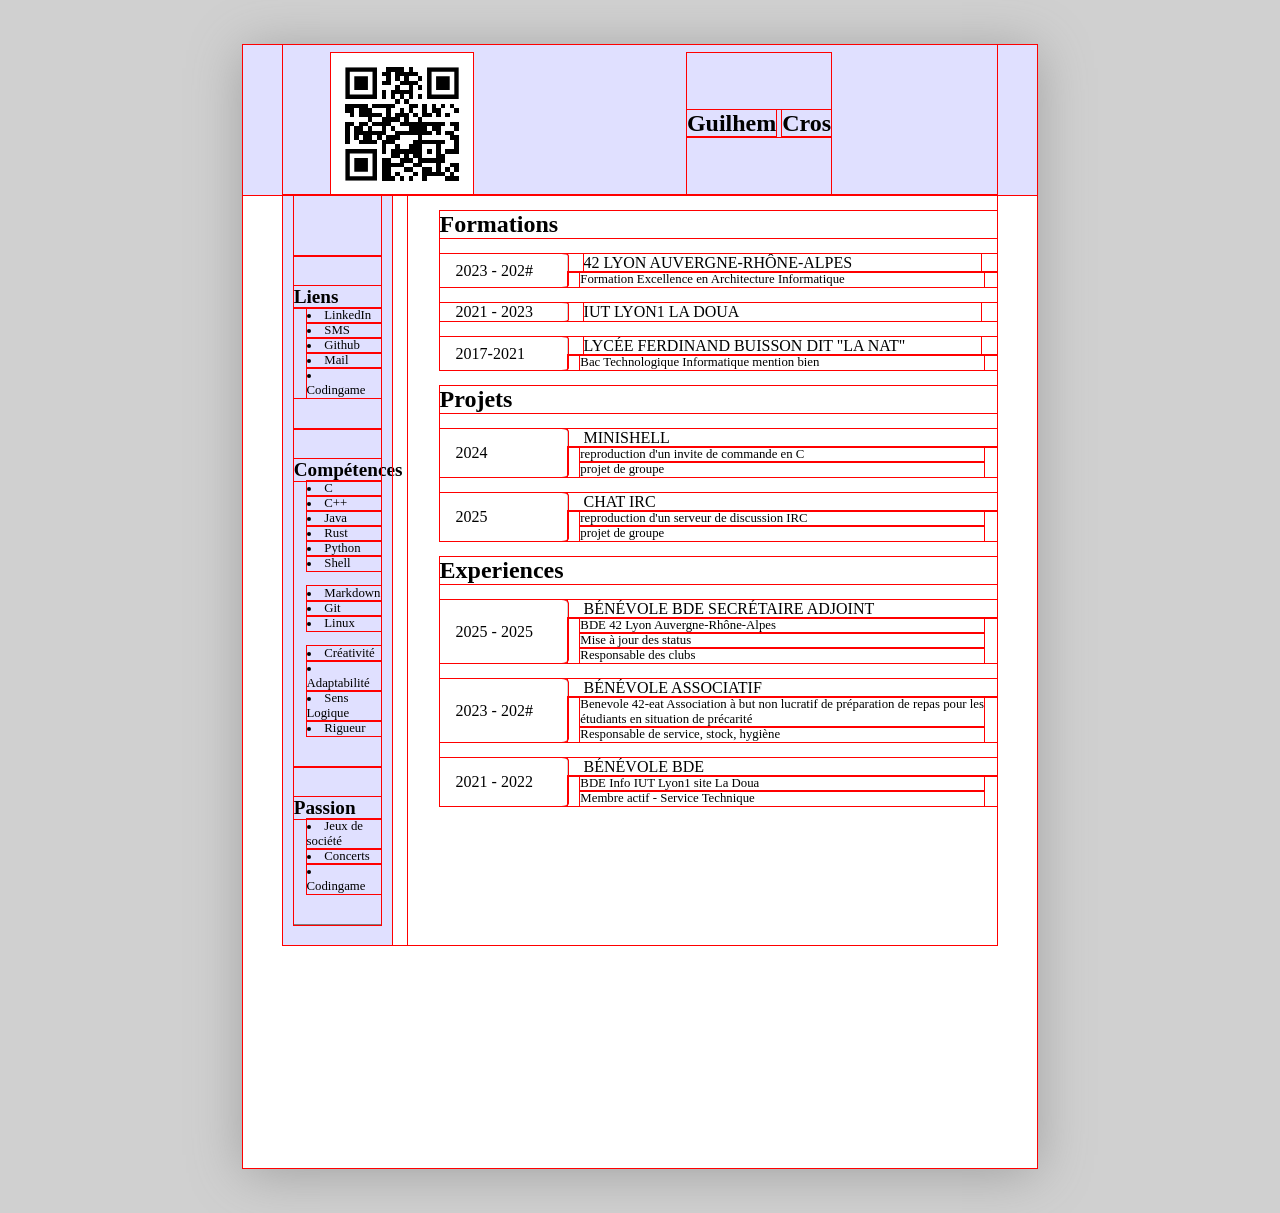
==== docs/index.html @ 7096a81c "cv to index" ====
<!doctype html>
<html>
    <head>
        <link rel="stylesheet" href="./cv.css" />
    </head>

    <body>
        <header>
            <section class="container">
                <div class="" id="qrcode">
                    <img src="./github.svg" />
                </div>
                <div id="name">
                    <h1>
                        <span id="prenom">Guilhem</span>
                        <span id="nom">Cros</span>
                    </h1>
                </div>
            </section>
        </header>
        <main class="container">
            <aside class="left_pannel">
                <article></article>
                <article class="" id="link">
                    <h2 class="item_title">Liens</h2>
                    <div class="link">
                        <li>LinkedIn</li>
                        <li>SMS</li>
                        <li>Github</li>
                        <li>Mail</li>
                        <li>Codingame</li>
                    </div>
                </article>
                <article id="competence">
                    <h2 class="item_title">Compétences</h2>
                    <li>C</li>
                    <li>C++</li>
                    <li>Java</li>
                    <li>Rust</li>
                    <li>Python</li>
                    <li>Shell</li>
                    <br />
                    <li>Markdown</li>
                    <li>Git</li>
                    <li>Linux</li>
                    <br />
                    <li>Créativité</li>
                    <li>Adaptabilité</li>
                    <li>Sens Logique</li>
                    <li>Rigueur</li>
                </article>
                <article id="passion">
                    <h2 class="item_title">Passion</h2>
                    <li>Jeux de société</li>
                    <li>Concerts</li>
                    <li>Codingame</li>
                </article>
            </aside>
            <section class="right_pannel">
                <div class="" id="formation">
                    <h2 class="item_title">Formations</h2>
                    <div class="formation">
                        <li class="exp">
                            <span class="titre"
                                ><p>42 Lyon Auvergne-Rhône-Alpes</p></span
                            >

                            <span class="periode">2023 - 202#</span>
                            <span class="description">
                                <p>
                                    Formation Excellence en Architecture
                                    Informatique
                                </p>
                            </span>
                        </li>
                        <li class="exp">
                            <span class="titre"><p>IUT Lyon1 la Doua</p></span>
                            <span class="periode">2021 - 2023</span>
                        </li>
                        <li class="exp">
                            <span class="titre"
                                ><p>
                                    Lycée Ferdinand Buisson dit "la NAT"
                                </p></span
                            >
                            <span class="periode">2017-2021</span>
                            <span class="description"
                                ><p>
                                    Bac Technologique Informatique mention bien
                                </p></span
                            >
                        </li>
                    </div>
                </div>
                <div class="" id="project">
                    <h2 class="item_title">Projets</h2>
                    <li class="exp">
                        <span class="titre">Minishell</span>
                        <span class="periode">2024</span>
                        <span class="description"
                            ><p>reproduction d'un invite de commande en C</p>
                            <p>projet de groupe</p>
                        </span>
                    </li>
                    <li class="exp">
                        <span class="titre">Chat IRC</span>
                        <span class="periode">2025</span>
                        <span class="description"
                            ><p>reproduction d'un serveur de discussion IRC</p>
                            <p>projet de groupe</p>
                        </span>
                    </li>
                </div>
                <div class="" id="experience">
                    <h2 class="item_title">Experiences</h2>
                    <li class="exp">
                        <span class="titre"
                            >Bénévole BDE Secrétaire adjoint</span
                        >
                        <span class="periode">2025 - 2025</span>
                        <span class="description"
                            ><p>BDE 42 Lyon Auvergne-Rhône-Alpes</p>
                            <p>Mise à jour des status</p>
                            <p>Responsable des clubs</p>
                        </span>
                    </li>
                    <li class="exp">
                        <span class="titre">Bénévole associatif</span>
                        <span class="periode">2023 - 202#</span>
                        <span class="description">
                            <p>
                                Benevole 42-eat Association à but non lucratif
                                de préparation de repas pour les étudiants en
                                situation de précarité
                            </p>
                            <p>Responsable de service, stock, hygiène</p>
                        </span>
                    </li>
                    <li class="exp">
                        <span class="titre">Bénévole BDE</span>
                        <span class="periode">2021 - 2022</span>
                        <span class="description"
                            ><p>BDE Info IUT Lyon1 site La Doua</p>
                            <p>Membre actif - Service Technique</p>
                        </span>
                    </li>
                </div>
            </section>
        </main>
    </body>
</html>
---- docs/cv.css ----
* {
    box-sizing: border-box;
    outline: 1px solid red;
    margin: 0;
    padding: 0;
}

html {
    background: #d0d0d0;
}

body {
    width: 210mm;
    height: 297mm;
    min-height: calc(90vh - 2px);
    margin: 5vh auto;

    background: #ffffff;
    box-shadow: 0px 5px 50px #a0a0a0;
}

@media (max-width: 210mm) {
    body {
        width: 100%;
        height: 100%;
        margin: 0;

        box-shadow: none;
    }
}
header {
    height: 150px;

    background: #e0e0ff;
}
header > section {
    display: grid;
    grid-template-columns: 1fr 2fr;
    height: 100%;
    padding-top: 1%;
}
header > section > div {
    height: 100%;
    margin: auto;
}
#qrcode > img {
    height: 100%;
}

main {
    display: grid;
    grid-template-columns: 2fr auto;
}

.left_pannel {
    min-height: calc(100vh - 150px);
    background: #e0e0ff;
    padding: 0 10%;
    font-size: 0.8em;
}

.left_pannel > article {
    padding: 30px 0;
    border-bottom: 1px solid gray;
}

li {
    margin-left: 1em;
}

.right_pannel {
    padding-top: 1em;
    padding-left: 2em;
    margin-left: 1em;
    background: #ffffff;
}

.exp {
    display: grid;
    grid-template-columns: auto 2fr;
    grid-template-rows: auto 1fr;
    margin: 1em 0;
}

.periode {
    grid-row: 1/3;
    grid-column: 1;
    align-content: center;
    padding: 0 1em;
    border-right: 1px solid #d0d0d0;
    border-radius: 0 5% 5% 0;
    width: 8em;
}
.titre {
    grid-row: 1;
    grid-column: 2;
    padding: 0 1em;
    align-content: center;
    text-transform: uppercase;
}
.description {
    grid-row: 2;
    grid-column: 2;
    padding: 0 1em;
    font-size: 0.8em;
}

.container {
    width: 90%;
    max-width: 90%;
    margin: 0 auto;
}

#qrcode {
}

#link {
}

#competence {
}

#name {
    align-content: center;
}

#name > p {
    margin-left: 0.2em;
    font-size: 4.5em;
    font-family: monospace;
}
#project {
}

#formation {
}

.link {
}
.formation {
}

.formation > span {
    margin-left: 0;
}
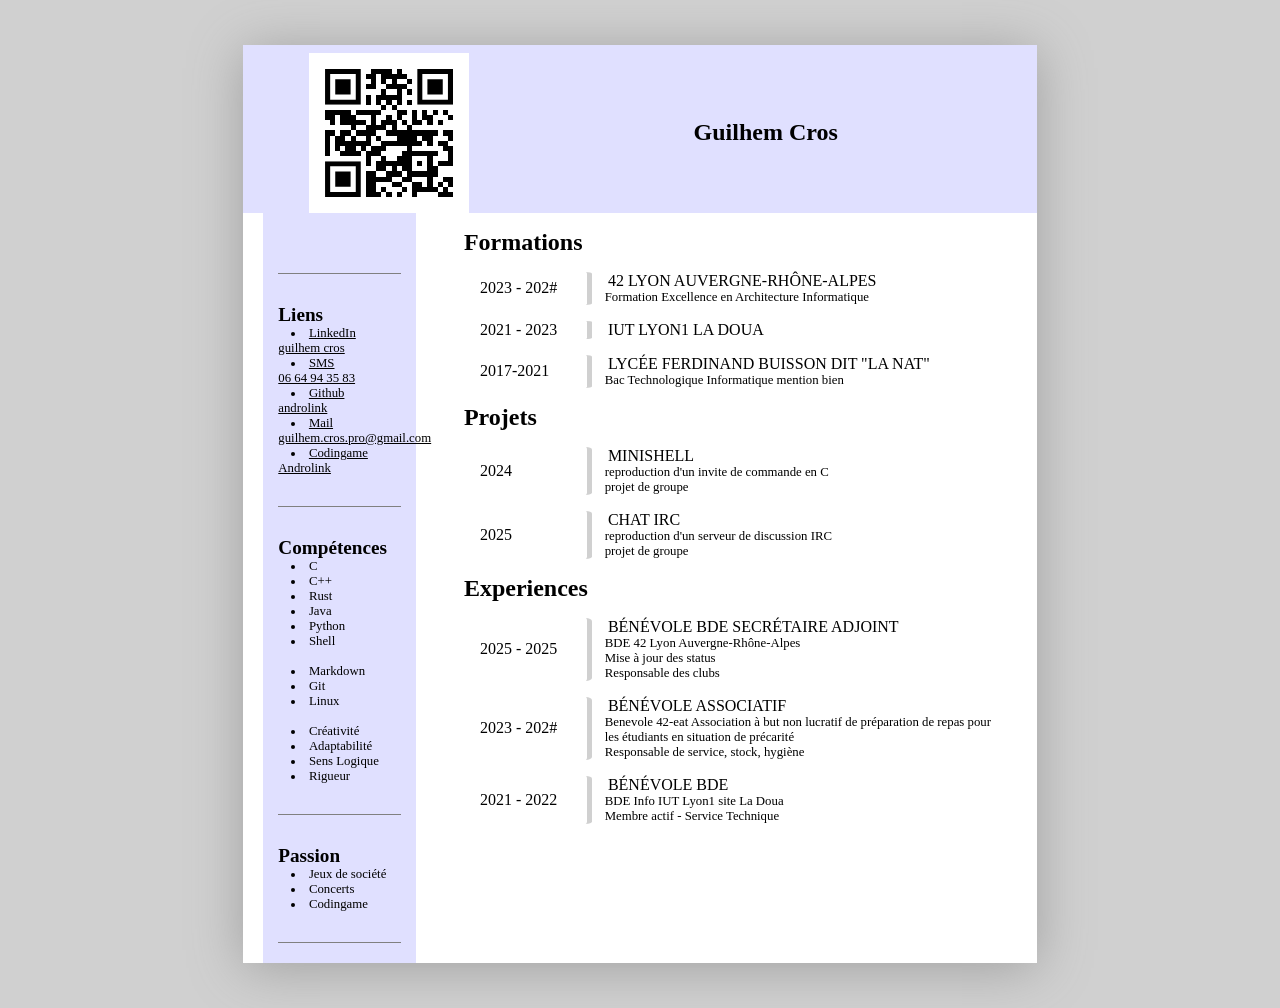
==== commit de5cb580: "fix display" ====
--- a/docs/index.html
+++ b/docs/index.html
@@ -24,19 +24,38 @@
                 <article class="" id="link">
                     <h2 class="item_title">Liens</h2>
                     <div class="link">
-                        <li>LinkedIn</li>
-                        <li>SMS</li>
-                        <li>Github</li>
-                        <li>Mail</li>
-                        <li>Codingame</li>
+                        <a
+                            href="https://www.linkedin.com/in/guilhem-cros-72657a221"
+                        >
+                            <li>LinkedIn</li>
+                            <span>guilhem cros</span></a
+                        >
+                        <a href="sms:+33664943583">
+                            <li>SMS</li>
+                            <span>06 64 94 35 83</span></a
+                        >
+                        <a href="https://github.com/androlink/">
+                            <li>Github</li>
+                            <span>androlink</span></a
+                        >
+                        <a href="mailto:guilhem.cros.pro@gmail.com">
+                            <li>Mail</li>
+                            <span>guilhem.cros.pro@gmail.com</span></a
+                        >
+                        <a
+                            href="https://www.codingame.com/profile/5406eefbc00b8327fe9374896a2f85d38777955"
+                        >
+                            <li>Codingame</li>
+                            <span>Androlink</span></a
+                        >
                     </div>
                 </article>
                 <article id="competence">
                     <h2 class="item_title">Compétences</h2>
                     <li>C</li>
                     <li>C++</li>
+                    <li>Rust</li>
                     <li>Java</li>
-                    <li>Rust</li>
                     <li>Python</li>
                     <li>Shell</li>
                     <br />
--- a/docs/cv.css
+++ b/docs/cv.css
@@ -1,36 +1,29 @@
 * {
     box-sizing: border-box;
-    outline: 1px solid red;
+    /*outline: 1px solid red;*/
     margin: 0;
     padding: 0;
 }
 
+.container {
+    width: 95%;
+    margin: 0 auto;
+}
+
 html {
-    background: #d0d0d0;
+    background-color: #d0d0d0;
+    /*padding: 5vh auto;*/
 }
 
 body {
     width: 210mm;
-    height: 297mm;
-    min-height: calc(90vh - 2px);
+    /*height: 297mm;*/
     margin: 5vh auto;
-
     background: #ffffff;
     box-shadow: 0px 5px 50px #a0a0a0;
 }
 
-@media (max-width: 210mm) {
-    body {
-        width: 100%;
-        height: 100%;
-        margin: 0;
-
-        box-shadow: none;
-    }
-}
 header {
-    height: 150px;
-
     background: #e0e0ff;
 }
 header > section {
@@ -40,7 +33,7 @@
     padding-top: 1%;
 }
 header > section > div {
-    height: 100%;
+    height: 10em;
     margin: auto;
 }
 #qrcode > img {
@@ -50,6 +43,7 @@
 main {
     display: grid;
     grid-template-columns: 2fr auto;
+    height: auto;
 }
 
 .left_pannel {
@@ -64,6 +58,12 @@
     border-bottom: 1px solid gray;
 }
 
+.link > a {
+    color: black;
+}
+.link > a > li {
+    font-weight: 1;
+}
 li {
     margin-left: 1em;
 }
@@ -87,7 +87,7 @@
     grid-column: 1;
     align-content: center;
     padding: 0 1em;
-    border-right: 1px solid #d0d0d0;
+    border-right: 5px solid #d0d0d0;
     border-radius: 0 5% 5% 0;
     width: 8em;
 }
@@ -103,12 +103,6 @@
     grid-column: 2;
     padding: 0 1em;
     font-size: 0.8em;
-}
-
-.container {
-    width: 90%;
-    max-width: 90%;
-    margin: 0 auto;
 }
 
 #qrcode {
@@ -143,3 +137,39 @@
 .formation > span {
     margin-left: 0;
 }
+
+@page {
+    size: A4 portrait;
+    margin: 0cm;
+    background-color: white;
+    background: white;
+    html {
+        background: white;
+        background-color: white;
+    }
+}
+
+@media (max-width: 210mm) {
+    body {
+        width: 100%;
+        height: 100%;
+        margin: 0;
+
+        box-shadow: none;
+    }
+}
+
+/*@media (max-width: 210mm) {
+    main {
+        display: grid;
+        grid-template-rows: 2fr auto;
+
+        grid-template-columns: none;
+    }
+
+    .left_pannel {
+        display: grid;
+        grid-template-columns: auto auto auto auto;
+        min-height: 0;
+    }
+}*/
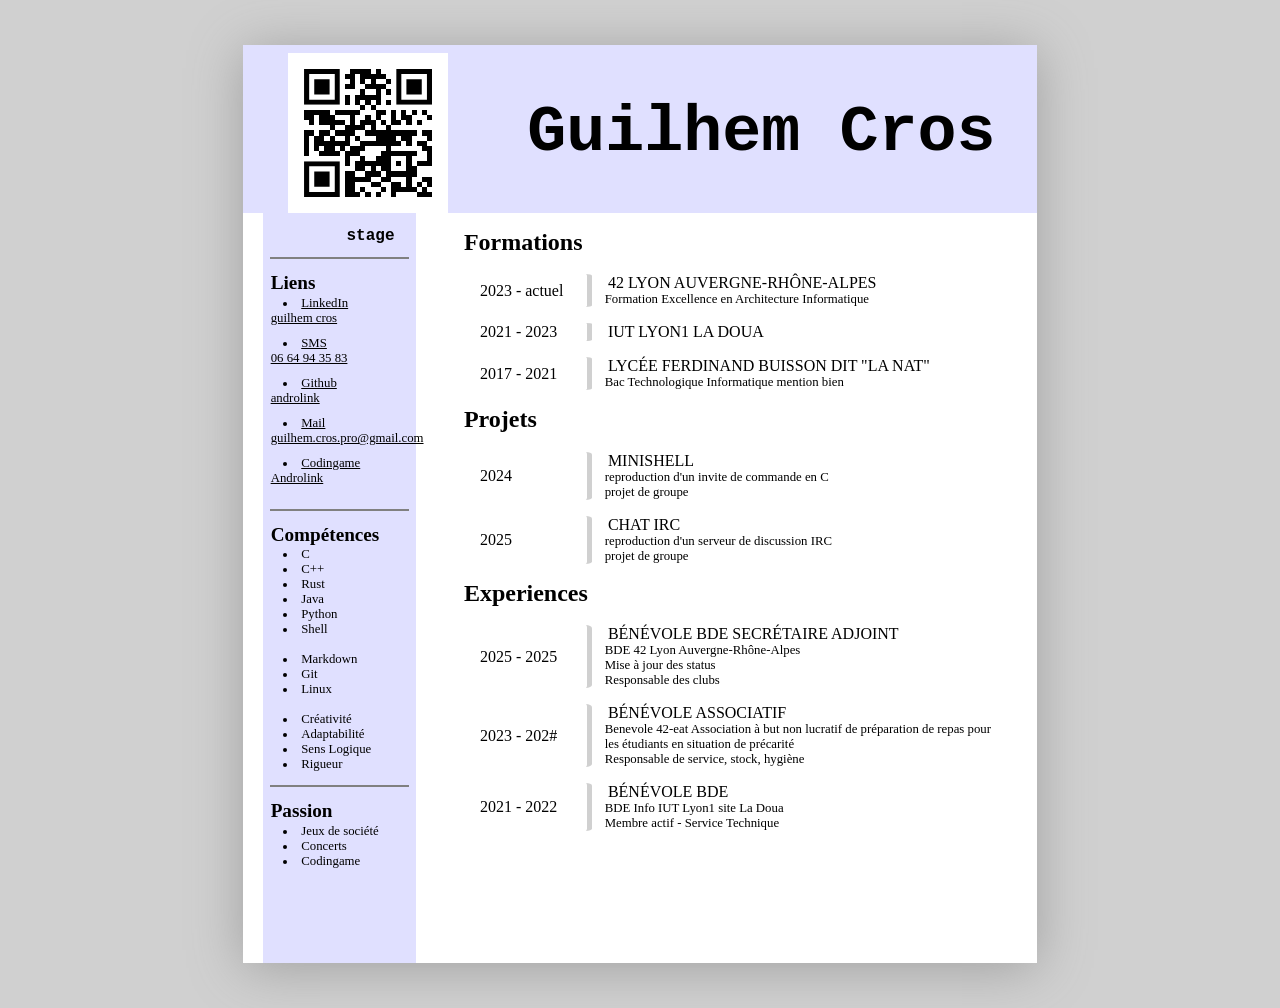
==== commit 08423039: "add some display features" ====
--- a/docs/index.html
+++ b/docs/index.html
@@ -20,8 +20,9 @@
         </header>
         <main class="container">
             <aside class="left_pannel">
-                <article></article>
-                <article class="" id="link">
+                <article class="left_element type"><span>stage</span></article>
+                <div class="separator"></div>
+                <article class="left_element" id="link">
                     <h2 class="item_title">Liens</h2>
                     <div class="link">
                         <a
@@ -30,18 +31,26 @@
                             <li>LinkedIn</li>
                             <span>guilhem cros</span></a
                         >
+                    </div>
+                    <div class="link">
                         <a href="sms:+33664943583">
                             <li>SMS</li>
                             <span>06 64 94 35 83</span></a
                         >
+                    </div>
+                    <div class="link">
                         <a href="https://github.com/androlink/">
                             <li>Github</li>
                             <span>androlink</span></a
                         >
+                    </div>
+                    <div class="link">
                         <a href="mailto:guilhem.cros.pro@gmail.com">
                             <li>Mail</li>
                             <span>guilhem.cros.pro@gmail.com</span></a
                         >
+                    </div>
+                    <div class="link">
                         <a
                             href="https://www.codingame.com/profile/5406eefbc00b8327fe9374896a2f85d38777955"
                         >
@@ -50,7 +59,8 @@
                         >
                     </div>
                 </article>
-                <article id="competence">
+                <div class="separator"></div>
+                <article class="left_element" id="competence">
                     <h2 class="item_title">Compétences</h2>
                     <li>C</li>
                     <li>C++</li>
@@ -68,7 +78,8 @@
                     <li>Sens Logique</li>
                     <li>Rigueur</li>
                 </article>
-                <article id="passion">
+                <div class="separator"></div>
+                <article class="left_element" id="passions">
                     <h2 class="item_title">Passion</h2>
                     <li>Jeux de société</li>
                     <li>Concerts</li>
@@ -84,7 +95,7 @@
                                 ><p>42 Lyon Auvergne-Rhône-Alpes</p></span
                             >
 
-                            <span class="periode">2023 - 202#</span>
+                            <span class="periode">2023 - actuel</span>
                             <span class="description">
                                 <p>
                                     Formation Excellence en Architecture
@@ -102,7 +113,7 @@
                                     Lycée Ferdinand Buisson dit "la NAT"
                                 </p></span
                             >
-                            <span class="periode">2017-2021</span>
+                            <span class="periode">2017 - 2021</span>
                             <span class="description"
                                 ><p>
                                     Bac Technologique Informatique mention bien
--- a/docs/cv.css
+++ b/docs/cv.css
@@ -34,36 +34,52 @@
 }
 header > section > div {
     height: 10em;
-    margin: auto;
+    /*margin: auto;*/
 }
 #qrcode > img {
+    margin: 0 10%;
     height: 100%;
 }
 
 main {
     display: grid;
-    grid-template-columns: 2fr auto;
+    grid-template-columns: 3fr auto;
     height: auto;
 }
 
 .left_pannel {
     min-height: calc(100vh - 150px);
     background: #e0e0ff;
-    padding: 0 10%;
+    padding: 0 5%;
     font-size: 0.8em;
 }
 
-.left_pannel > article {
-    padding: 30px 0;
-    border-bottom: 1px solid gray;
+.separator {
+    /*border-bottom: 1px solid gray;*/
+    outline: 1px solid gray;
 }
 
+.left_element {
+    padding: 10% 0;
+    /*border-bottom: 1px solid gray;*/
+}
+
+.type {
+    padding-right: 10%;
+    display: flex;
+    justify-content: right;
+    font-weight: bold;
+    font-family: monospace;
+    font-size: large;
+}
+
+.link {
+    margin-bottom: 10px;
+}
 .link > a {
     color: black;
 }
-.link > a > li {
-    font-weight: 1;
-}
+
 li {
     margin-left: 1em;
 }
@@ -73,6 +89,10 @@
     padding-left: 2em;
     margin-left: 1em;
     background: #ffffff;
+}
+
+.item_title {
+    padding-bottom: 0.1em;
 }
 
 .exp {
@@ -105,37 +125,14 @@
     font-size: 0.8em;
 }
 
-#qrcode {
-}
-
-#link {
-}
-
-#competence {
-}
-
 #name {
     align-content: center;
 }
 
-#name > p {
+#name > h1 {
     margin-left: 0.2em;
-    font-size: 4.5em;
+    font-size: 5em;
     font-family: monospace;
-}
-#project {
-}
-
-#formation {
-}
-
-.link {
-}
-.formation {
-}
-
-.formation > span {
-    margin-left: 0;
 }
 
 @page {
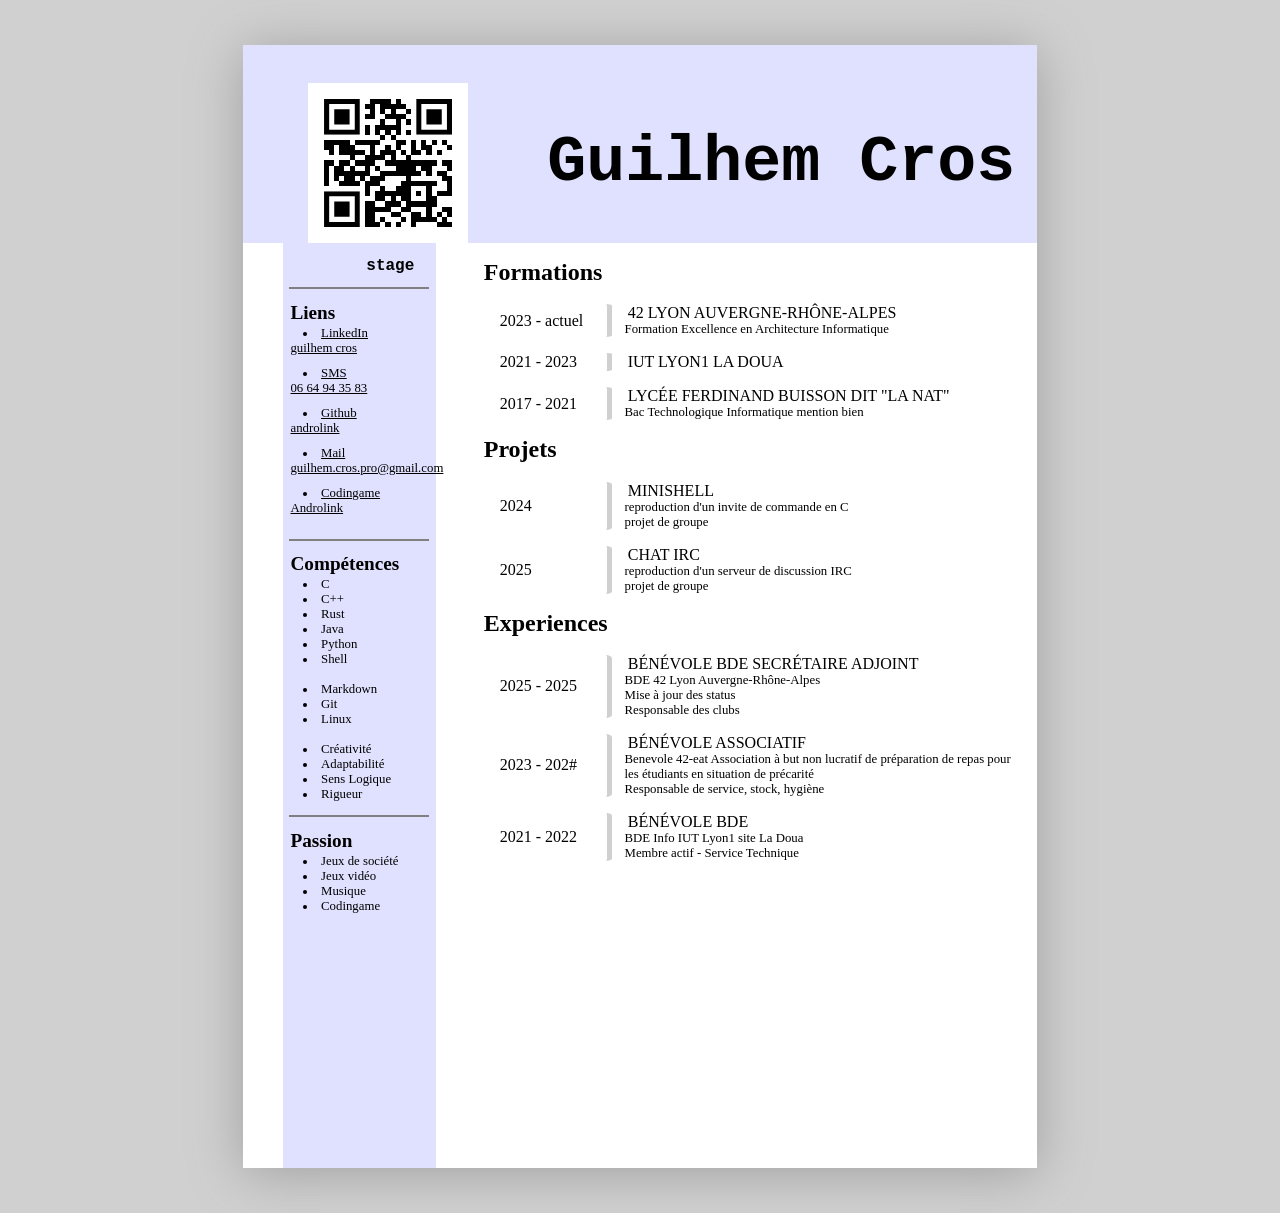
==== commit 58c4a03d: "fix display bug" ====
--- a/docs/index.html
+++ b/docs/index.html
@@ -82,7 +82,8 @@
                 <article class="left_element" id="passions">
                     <h2 class="item_title">Passion</h2>
                     <li>Jeux de société</li>
-                    <li>Concerts</li>
+                    <li>Jeux vidéo</li>
+                    <li>Musique</li>
                     <li>Codingame</li>
                 </article>
             </aside>
--- a/docs/cv.css
+++ b/docs/cv.css
@@ -7,7 +7,7 @@
 
 .container {
     width: 95%;
-    margin: 0 auto;
+    margin: 0 5%;
 }
 
 html {
@@ -17,10 +17,12 @@
 
 body {
     width: 210mm;
-    /*height: 297mm;*/
+    height: 297mm;
     margin: 5vh auto;
     background: #ffffff;
     box-shadow: 0px 5px 50px #a0a0a0;
+    display: flex;
+    flex-direction: column;
 }
 
 header {
@@ -30,7 +32,7 @@
     display: grid;
     grid-template-columns: 1fr 2fr;
     height: 100%;
-    padding-top: 1%;
+    padding-top: 1cm;
 }
 header > section > div {
     height: 10em;
@@ -42,9 +44,9 @@
 }
 
 main {
+    flex: 1;
     display: grid;
-    grid-template-columns: 3fr auto;
-    height: auto;
+    grid-template-columns: auto auto;
 }
 
 .left_pannel {
@@ -135,18 +137,22 @@
     font-family: monospace;
 }
 
+@media (max-width: 210mm) {
+    body {
+        width: 100%;
+        height: 100%;
+        margin: 0;
+
+        box-shadow: none;
+    }
+}
+
 @page {
     size: A4 portrait;
     margin: 0cm;
-    background-color: white;
-    background: white;
-    html {
-        background: white;
-        background-color: white;
-    }
 }
 
-@media (max-width: 210mm) {
+@media print {
     body {
         width: 100%;
         height: 100%;
@@ -163,6 +169,8 @@
 
         grid-template-columns: none;
     }
+    .separator {
+    }
 
     .left_pannel {
         display: grid;
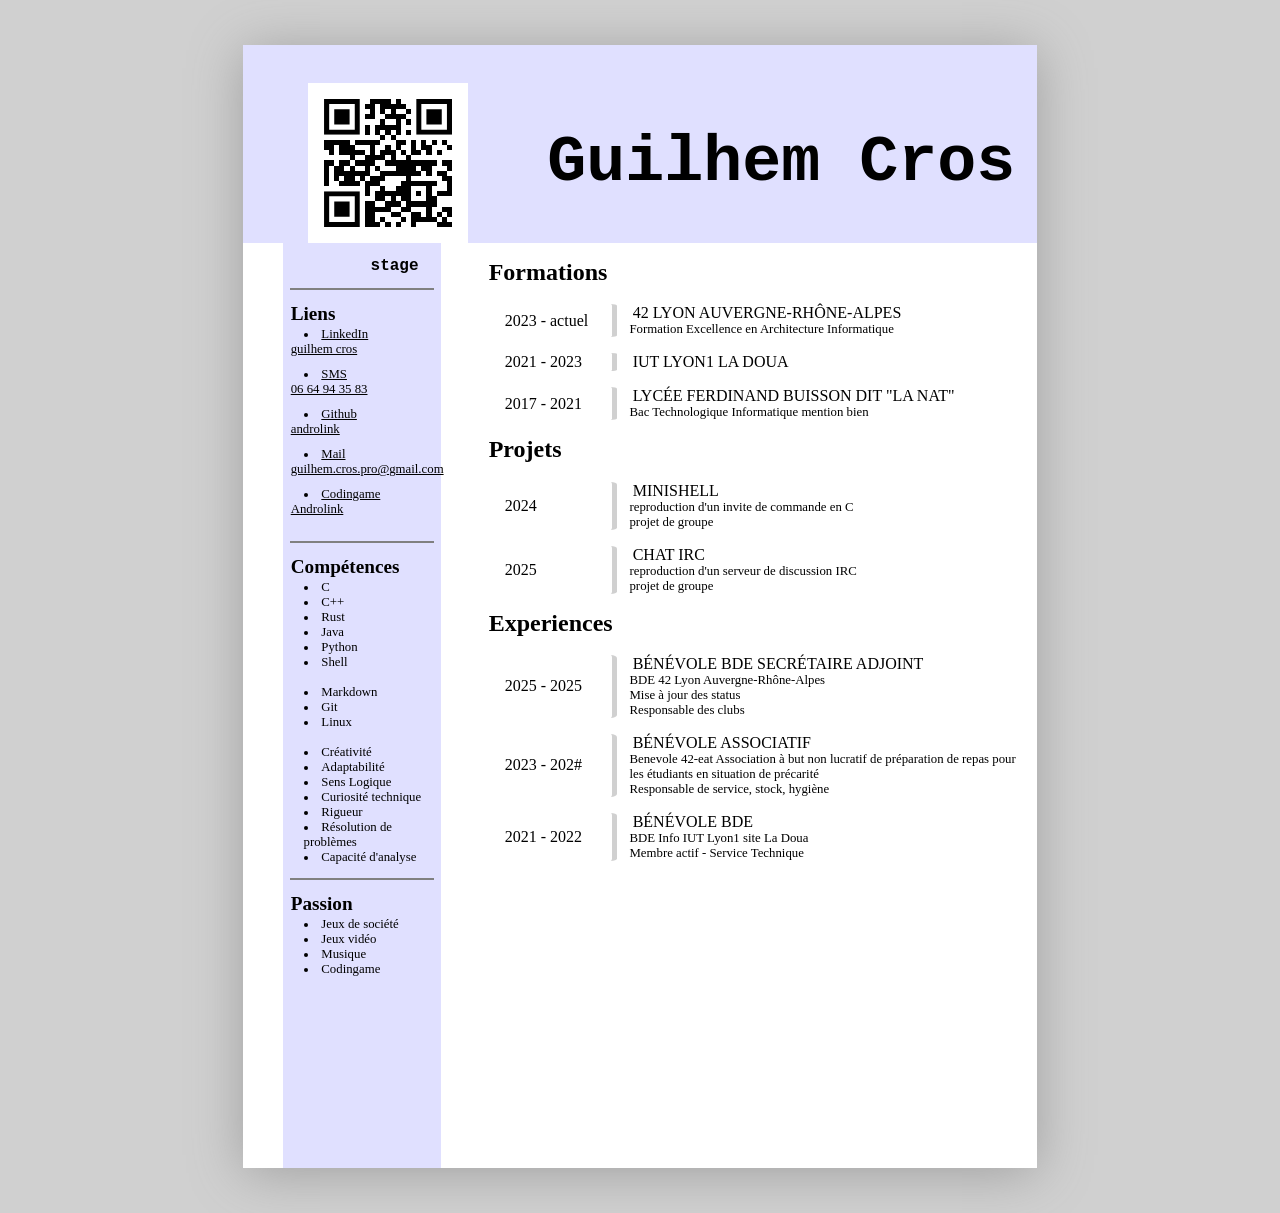
==== commit ac173765: "add some competence" ====
--- a/docs/index.html
+++ b/docs/index.html
@@ -76,7 +76,10 @@
                     <li>Créativité</li>
                     <li>Adaptabilité</li>
                     <li>Sens Logique</li>
+                    <li>Curiosité technique</li>
                     <li>Rigueur</li>
+                    <li>Résolution de problèmes</li>
+                    <li>Capacité d'analyse</li>
                 </article>
                 <div class="separator"></div>
                 <article class="left_element" id="passions">
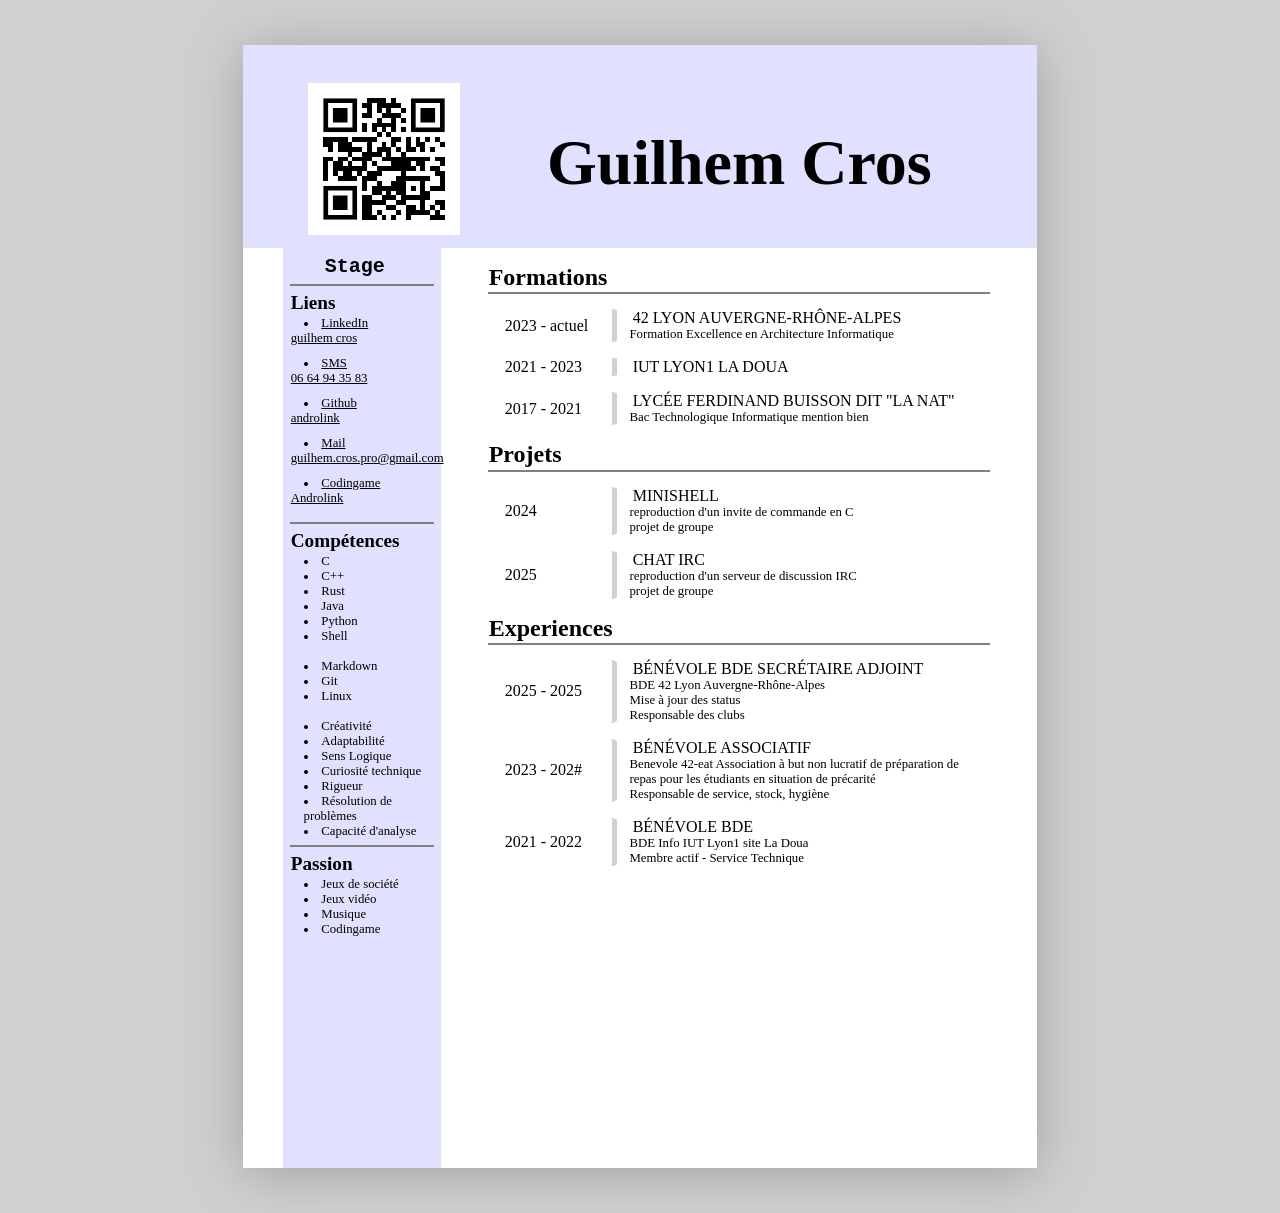
==== commit a9bb61bf: "add some display feature" ====
--- a/docs/index.html
+++ b/docs/index.html
@@ -20,7 +20,7 @@
         </header>
         <main class="container">
             <aside class="left_pannel">
-                <article class="left_element type"><span>stage</span></article>
+                <article class="left_element type"><span>Stage</span></article>
                 <div class="separator"></div>
                 <article class="left_element" id="link">
                     <h2 class="item_title">Liens</h2>
@@ -93,6 +93,7 @@
             <section class="right_pannel">
                 <div class="" id="formation">
                     <h2 class="item_title">Formations</h2>
+                    <div class="separator"></div>
                     <div class="formation">
                         <li class="exp">
                             <span class="titre"
@@ -128,6 +129,7 @@
                 </div>
                 <div class="" id="project">
                     <h2 class="item_title">Projets</h2>
+                    <div class="separator"></div>
                     <li class="exp">
                         <span class="titre">Minishell</span>
                         <span class="periode">2024</span>
@@ -147,6 +149,7 @@
                 </div>
                 <div class="" id="experience">
                     <h2 class="item_title">Experiences</h2>
+                    <div class="separator"></div>
                     <li class="exp">
                         <span class="titre"
                             >Bénévole BDE Secrétaire adjoint</span
@@ -181,5 +184,6 @@
                 </div>
             </section>
         </main>
+        <footer></footer>
     </body>
 </html>
--- a/docs/cv.css
+++ b/docs/cv.css
@@ -38,9 +38,13 @@
     height: 10em;
     /*margin: auto;*/
 }
+#qrcode {
+    margin-bottom: 5px;
+}
+
 #qrcode > img {
-    margin: 0 10%;
-    height: 100%;
+    margin: 0% 10%;
+    height: 95%;
 }
 
 main {
@@ -62,17 +66,18 @@
 }
 
 .left_element {
-    padding: 10% 0;
+    padding: 5% 0;
     /*border-bottom: 1px solid gray;*/
 }
 
 .type {
     padding-right: 10%;
     display: flex;
-    justify-content: right;
+    justify-content: center;
     font-weight: bold;
     font-family: monospace;
-    font-size: large;
+    font-size: x-large;
+    padding-bottom: 5%;
 }
 
 .link {
@@ -90,6 +95,7 @@
     padding-top: 1em;
     padding-left: 2em;
     margin-left: 1em;
+    margin-right: 3em;
     background: #ffffff;
 }
 
@@ -133,8 +139,8 @@
 
 #name > h1 {
     margin-left: 0.2em;
-    font-size: 5em;
-    font-family: monospace;
+    font-size: 4em;
+    /*font-family: monospace;*/
 }
 
 @media (max-width: 210mm) {
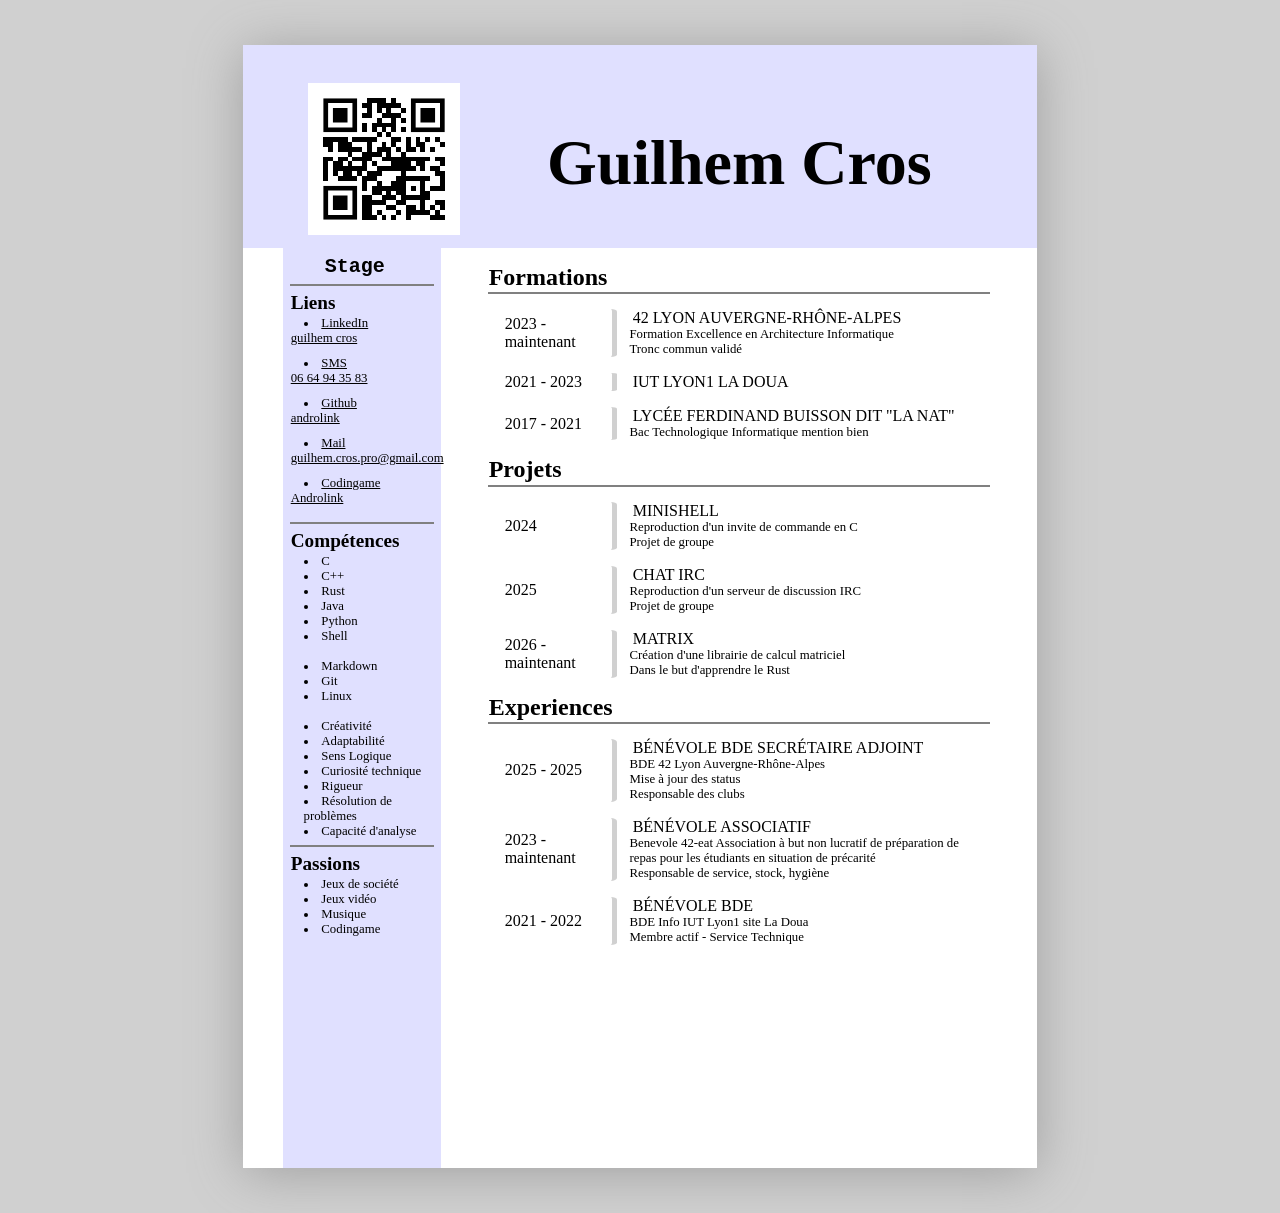
==== commit caee4e27: "add a project" ====
--- a/docs/index.html
+++ b/docs/index.html
@@ -83,7 +83,7 @@
                 </article>
                 <div class="separator"></div>
                 <article class="left_element" id="passions">
-                    <h2 class="item_title">Passion</h2>
+                    <h2 class="item_title">Passions</h2>
                     <li>Jeux de société</li>
                     <li>Jeux vidéo</li>
                     <li>Musique</li>
@@ -100,11 +100,13 @@
                                 ><p>42 Lyon Auvergne-Rhône-Alpes</p></span
                             >
 
-                            <span class="periode">2023 - actuel</span>
+                            <span class="periode">2023 - maintenant</span>
                             <span class="description">
                                 <p>
                                     Formation Excellence en Architecture
                                     Informatique
+                                    <br />
+                                    Tronc commun validé
                                 </p>
                             </span>
                         </li>
@@ -134,16 +136,24 @@
                         <span class="titre">Minishell</span>
                         <span class="periode">2024</span>
                         <span class="description"
-                            ><p>reproduction d'un invite de commande en C</p>
-                            <p>projet de groupe</p>
+                            ><p>Reproduction d'un invite de commande en C</p>
+                            <p>Projet de groupe</p>
                         </span>
                     </li>
                     <li class="exp">
                         <span class="titre">Chat IRC</span>
                         <span class="periode">2025</span>
                         <span class="description"
-                            ><p>reproduction d'un serveur de discussion IRC</p>
-                            <p>projet de groupe</p>
+                            ><p>Reproduction d'un serveur de discussion IRC</p>
+                            <p>Projet de groupe</p>
+                        </span>
+                    </li>
+                    <li class="exp">
+                        <span class="titre">Matrix</span>
+                        <span class="periode">2026 - maintenant</span>
+                        <span class="description"
+                            ><p>Création d'une librairie de calcul matriciel</p>
+                            <p>Dans le but d'apprendre le Rust</p>
                         </span>
                     </li>
                 </div>
@@ -163,7 +173,7 @@
                     </li>
                     <li class="exp">
                         <span class="titre">Bénévole associatif</span>
-                        <span class="periode">2023 - 202#</span>
+                        <span class="periode">2023 - maintenant</span>
                         <span class="description">
                             <p>
                                 Benevole 42-eat Association à but non lucratif
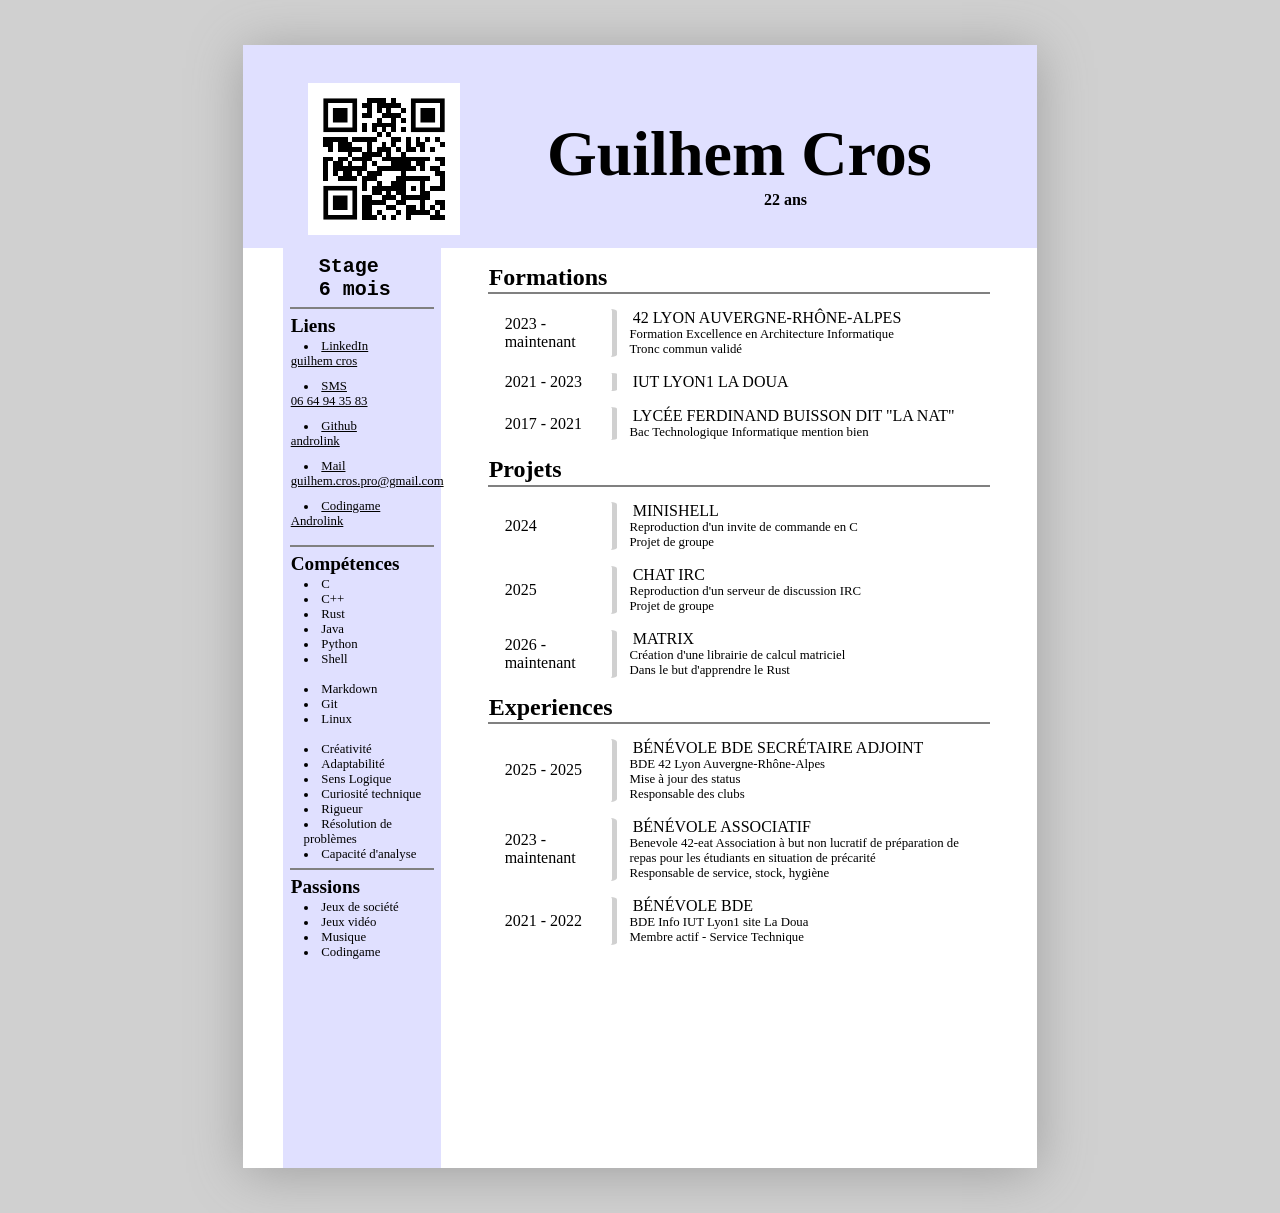
==== commit 74f1d480: "." ====
--- a/docs/index.html
+++ b/docs/index.html
@@ -15,12 +15,18 @@
                         <span id="prenom">Guilhem</span>
                         <span id="nom">Cros</span>
                     </h1>
+                    <div>22 ans</div>
                 </div>
             </section>
         </header>
         <main class="container">
             <aside class="left_pannel">
-                <article class="left_element type"><span>Stage</span></article>
+                <article class="left_element type">
+                    <span>
+                    <p>Stage</p>
+                    <p>6 mois</p>
+                    </span>
+                </article>
                 <div class="separator"></div>
                 <article class="left_element" id="link">
                     <h2 class="item_title">Liens</h2>
--- a/docs/cv.css
+++ b/docs/cv.css
@@ -143,6 +143,12 @@
     /*font-family: monospace;*/
 }
 
+#name > div{
+    display:  flex;
+    justify-content: center;
+    font-weight: bold;
+}
+
 @media (max-width: 210mm) {
     body {
         width: 100%;
